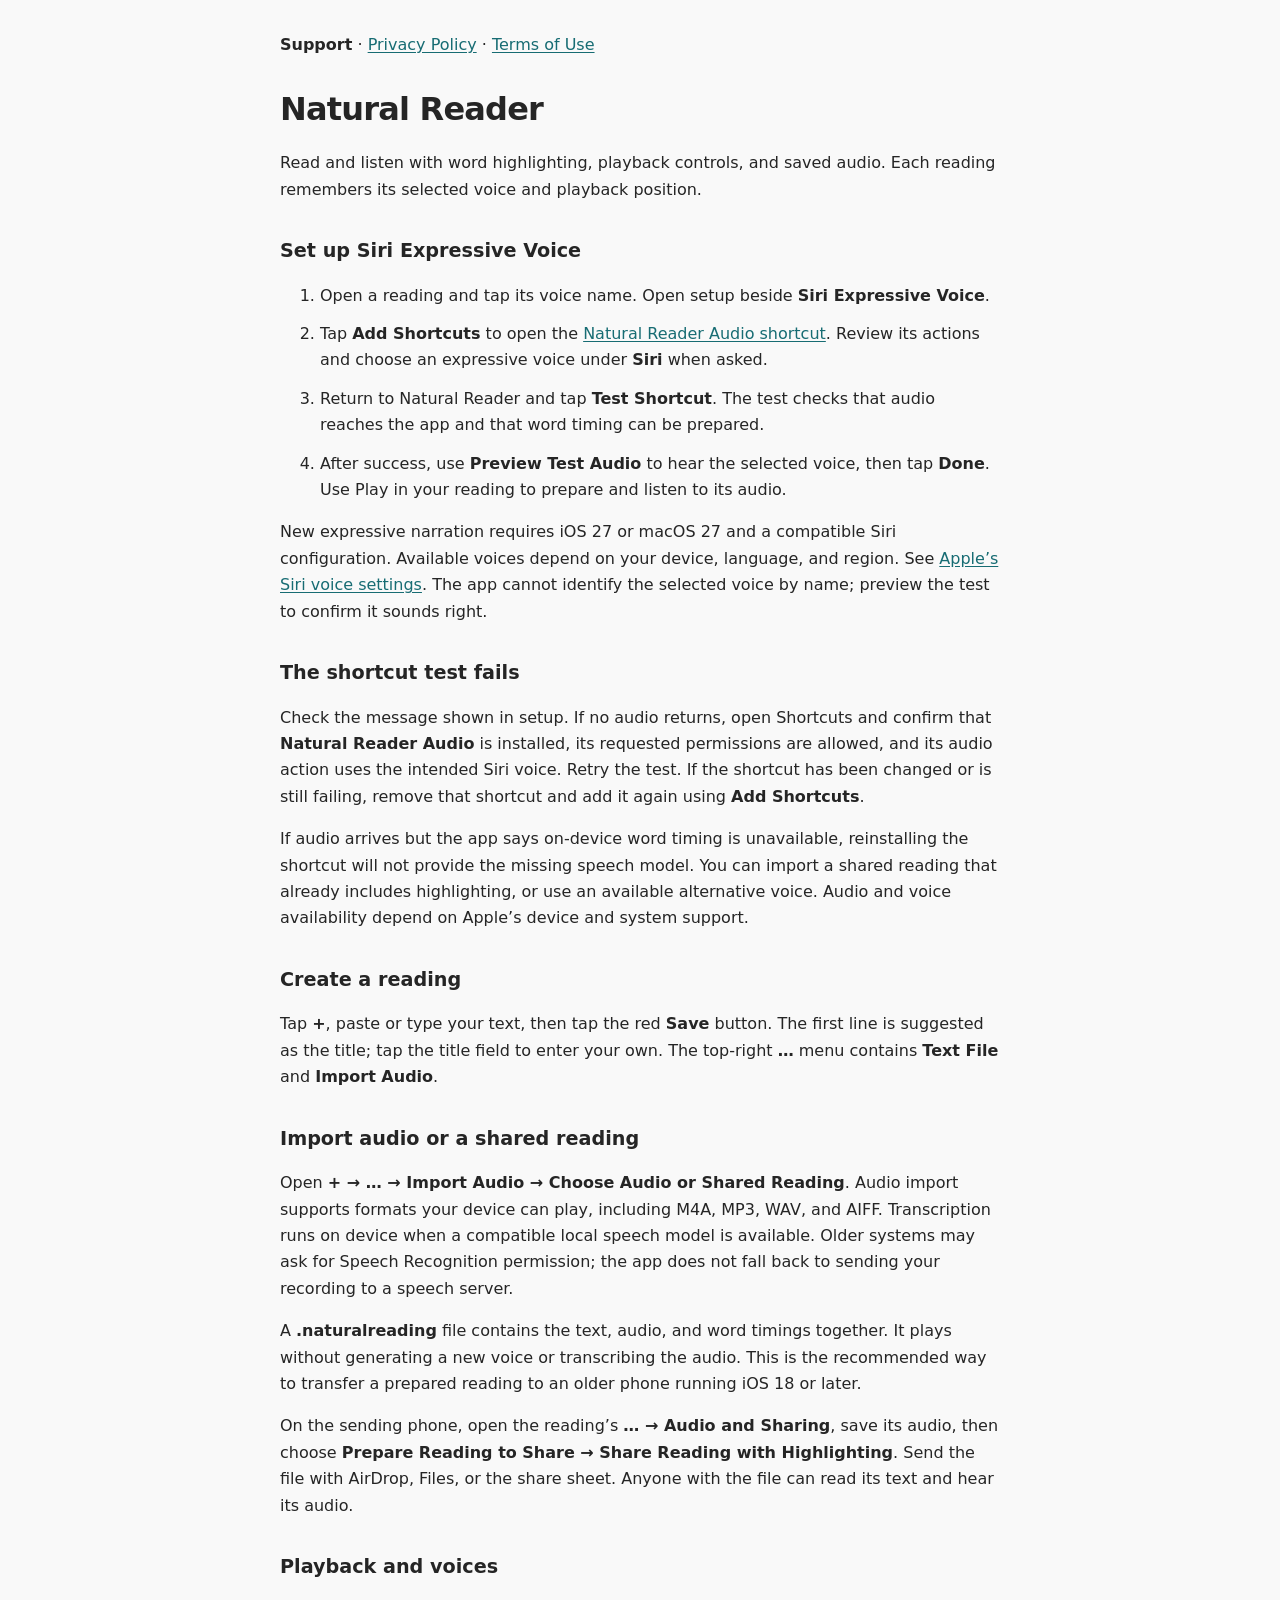
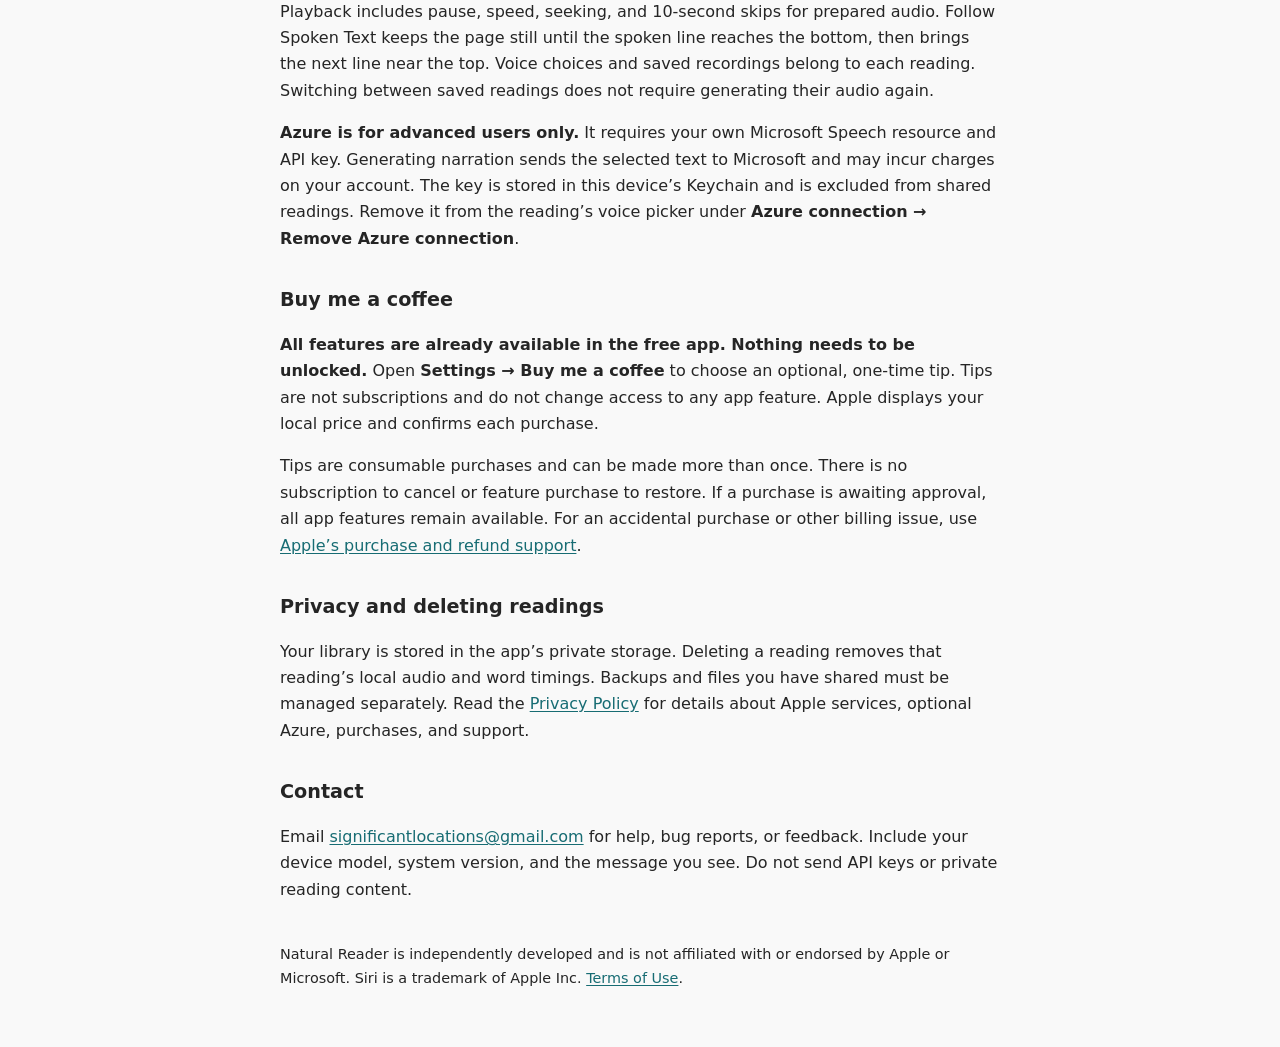
==== natural-reader/index.html @ aa082f07 "Add Natural Reader support, privacy, and terms pages" ====
<!DOCTYPE html>
<html lang="en">
<head>
  <meta charset="UTF-8">
  <meta name="viewport" content="width=device-width, initial-scale=1">
  <title>Natural Reader — Support</title>
  <meta name="description" content="Help with Natural Reader: set up Siri Expressive Voice, import audio and shared readings, control playback, and learn about optional tips.">
  <link rel="canonical" href="https://jarvischi.github.io/significant-locations-support/natural-reader/">
  <link rel="stylesheet" href="style.css">
</head>
<body>
  <main>
    <nav aria-label="Support pages"><strong aria-current="page">Support</strong> · <a href="privacy-policy.html">Privacy Policy</a> · <a href="terms-of-use.html">Terms of Use</a></nav>
    <h1>Natural Reader</h1>
    <p>Read and listen with word highlighting, playback controls, and saved audio. Each reading remembers its selected voice and playback position.</p>

    <h2>Set up Siri Expressive Voice</h2>
    <ol>
      <li>Open a reading and tap its voice name. Open setup beside <strong>Siri Expressive Voice</strong>.</li>
      <li>Tap <strong>Add Shortcuts</strong> to open the <a href="https://www.icloud.com/shortcuts/b8579da3546d4a519236309d1f1cb687">Natural Reader Audio shortcut</a>. Review its actions and choose an expressive voice under <strong>Siri</strong> when asked.</li>
      <li>Return to Natural Reader and tap <strong>Test Shortcut</strong>. The test checks that audio reaches the app and that word timing can be prepared.</li>
      <li>After success, use <strong>Preview Test Audio</strong> to hear the selected voice, then tap <strong>Done</strong>. Use Play in your reading to prepare and listen to its audio.</li>
    </ol>
    <p>New expressive narration requires iOS 27 or macOS 27 and a compatible Siri configuration. Available voices depend on your device, language, and region. See <a href="https://support.apple.com/en-us/105092">Apple’s Siri voice settings</a>. The app cannot identify the selected voice by name; preview the test to confirm it sounds right.</p>

    <h2>The shortcut test fails</h2>
    <p>Check the message shown in setup. If no audio returns, open Shortcuts and confirm that <strong>Natural Reader Audio</strong> is installed, its requested permissions are allowed, and its audio action uses the intended Siri voice. Retry the test. If the shortcut has been changed or is still failing, remove that shortcut and add it again using <strong>Add Shortcuts</strong>.</p>
    <p>If audio arrives but the app says on-device word timing is unavailable, reinstalling the shortcut will not provide the missing speech model. You can import a shared reading that already includes highlighting, or use an available alternative voice. Audio and voice availability depend on Apple’s device and system support.</p>

    <h2>Create a reading</h2>
    <p>Tap <strong>+</strong>, paste or type your text, then tap the red <strong>Save</strong> button. The first line is suggested as the title; tap the title field to enter your own. The top-right <strong>…</strong> menu contains <strong>Text File</strong> and <strong>Import Audio</strong>.</p>

    <h2>Import audio or a shared reading</h2>
    <p>Open <strong>+ → … → Import Audio → Choose Audio or Shared Reading</strong>. Audio import supports formats your device can play, including M4A, MP3, WAV, and AIFF. Transcription runs on device when a compatible local speech model is available. Older systems may ask for Speech Recognition permission; the app does not fall back to sending your recording to a speech server.</p>
    <p>A <strong>.naturalreading</strong> file contains the text, audio, and word timings together. It plays without generating a new voice or transcribing the audio. This is the recommended way to transfer a prepared reading to an older phone running iOS 18 or later.</p>
    <p>On the sending phone, open the reading’s <strong>… → Audio and Sharing</strong>, save its audio, then choose <strong>Prepare Reading to Share → Share Reading with Highlighting</strong>. Send the file with AirDrop, Files, or the share sheet. Anyone with the file can read its text and hear its audio.</p>

    <h2>Playback and voices</h2>
    <p>Playback includes pause, speed, seeking, and 10-second skips for prepared audio. Follow Spoken Text keeps the page still until the spoken line reaches the bottom, then brings the next line near the top. Voice choices and saved recordings belong to each reading. Switching between saved readings does not require generating their audio again.</p>
    <p><strong>Azure is for advanced users only.</strong> It requires your own Microsoft Speech resource and API key. Generating narration sends the selected text to Microsoft and may incur charges on your account. The key is stored in this device’s Keychain and is excluded from shared readings. Remove it from the reading’s voice picker under <strong>Azure connection → Remove Azure connection</strong>.</p>

    <h2>Buy me a coffee</h2>
    <p><strong>All features are already available in the free app. Nothing needs to be unlocked.</strong> Open <strong>Settings → Buy me a coffee</strong> to choose an optional, one-time tip. Tips are not subscriptions and do not change access to any app feature. Apple displays your local price and confirms each purchase.</p>
    <p>Tips are consumable purchases and can be made more than once. There is no subscription to cancel or feature purchase to restore. If a purchase is awaiting approval, all app features remain available. For an accidental purchase or other billing issue, use <a href="https://reportaproblem.apple.com/">Apple’s purchase and refund support</a>.</p>

    <h2>Privacy and deleting readings</h2>
    <p>Your library is stored in the app’s private storage. Deleting a reading removes that reading’s local audio and word timings. Backups and files you have shared must be managed separately. Read the <a href="privacy-policy.html">Privacy Policy</a> for details about Apple services, optional Azure, purchases, and support.</p>

    <h2>Contact</h2>
    <p>Email <a href="mailto:significantlocations@gmail.com">significantlocations@gmail.com</a> for help, bug reports, or feedback. Include your device model, system version, and the message you see. Do not send API keys or private reading content.</p>
    <footer>Natural Reader is independently developed and is not affiliated with or endorsed by Apple or Microsoft. Siri is a trademark of Apple Inc. <a href="terms-of-use.html">Terms of Use</a>.</footer>
  </main>
</body>
</html>
---- natural-reader/style.css ----
:root { color-scheme: light dark; }
body { margin: 0; background: #f9f9f9; color: #252525; font-family: system-ui, -apple-system, sans-serif; line-height: 1.65; }
main { max-width: 720px; margin: 0 auto; padding: 32px 24px 56px; }
nav { margin-bottom: 32px; }
h1 { font-size: 2rem; line-height: 1.2; letter-spacing: -.025em; }
h2 { margin-top: 32px; font-size: 1.2rem; }
a { color: #176c73; text-underline-offset: .15em; overflow-wrap: anywhere; }
a:focus-visible { outline: 2px solid currentColor; outline-offset: 4px; border-radius: 2px; }
li { margin: 12px 0; }
footer { margin-top: 40px; font-size: .9rem; }
@media (prefers-color-scheme: dark) {
  body { background: #17191b; color: #e8eaeb; }
  a { color: #8bd4d5; }
}
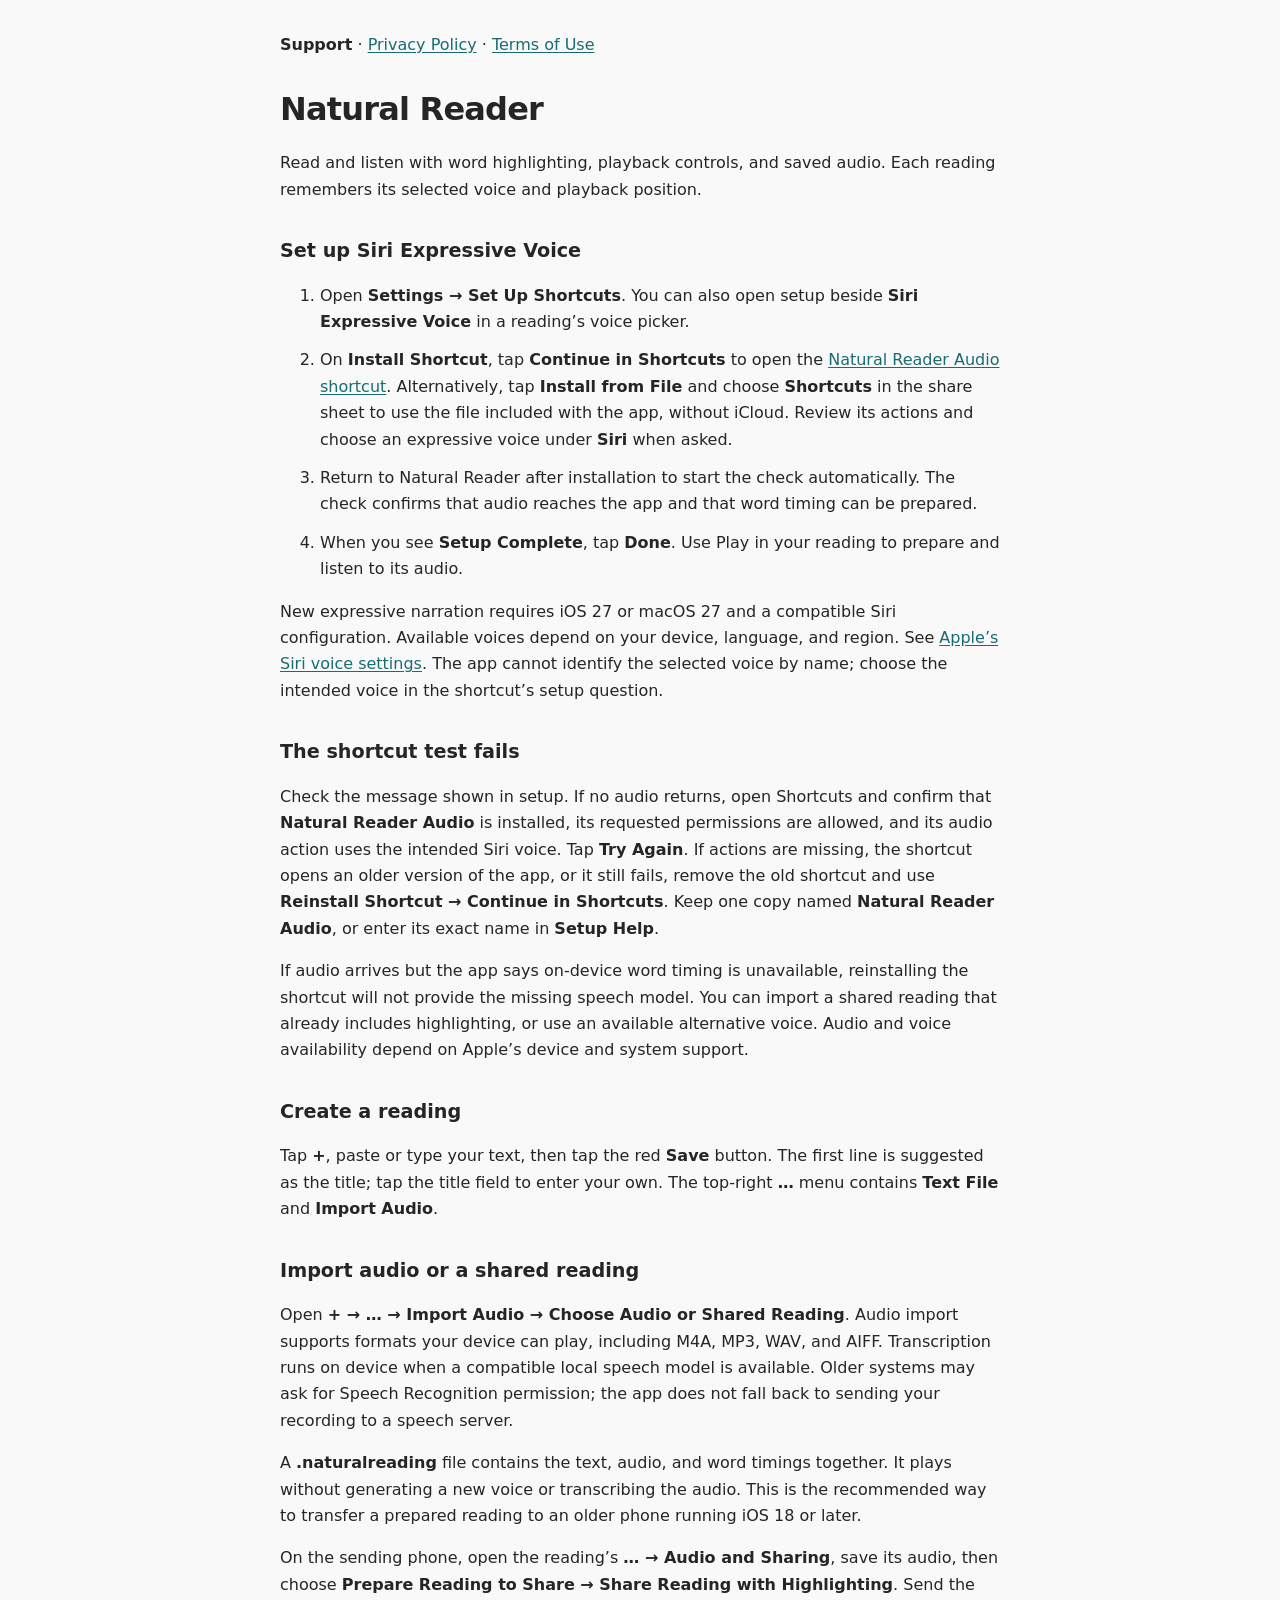
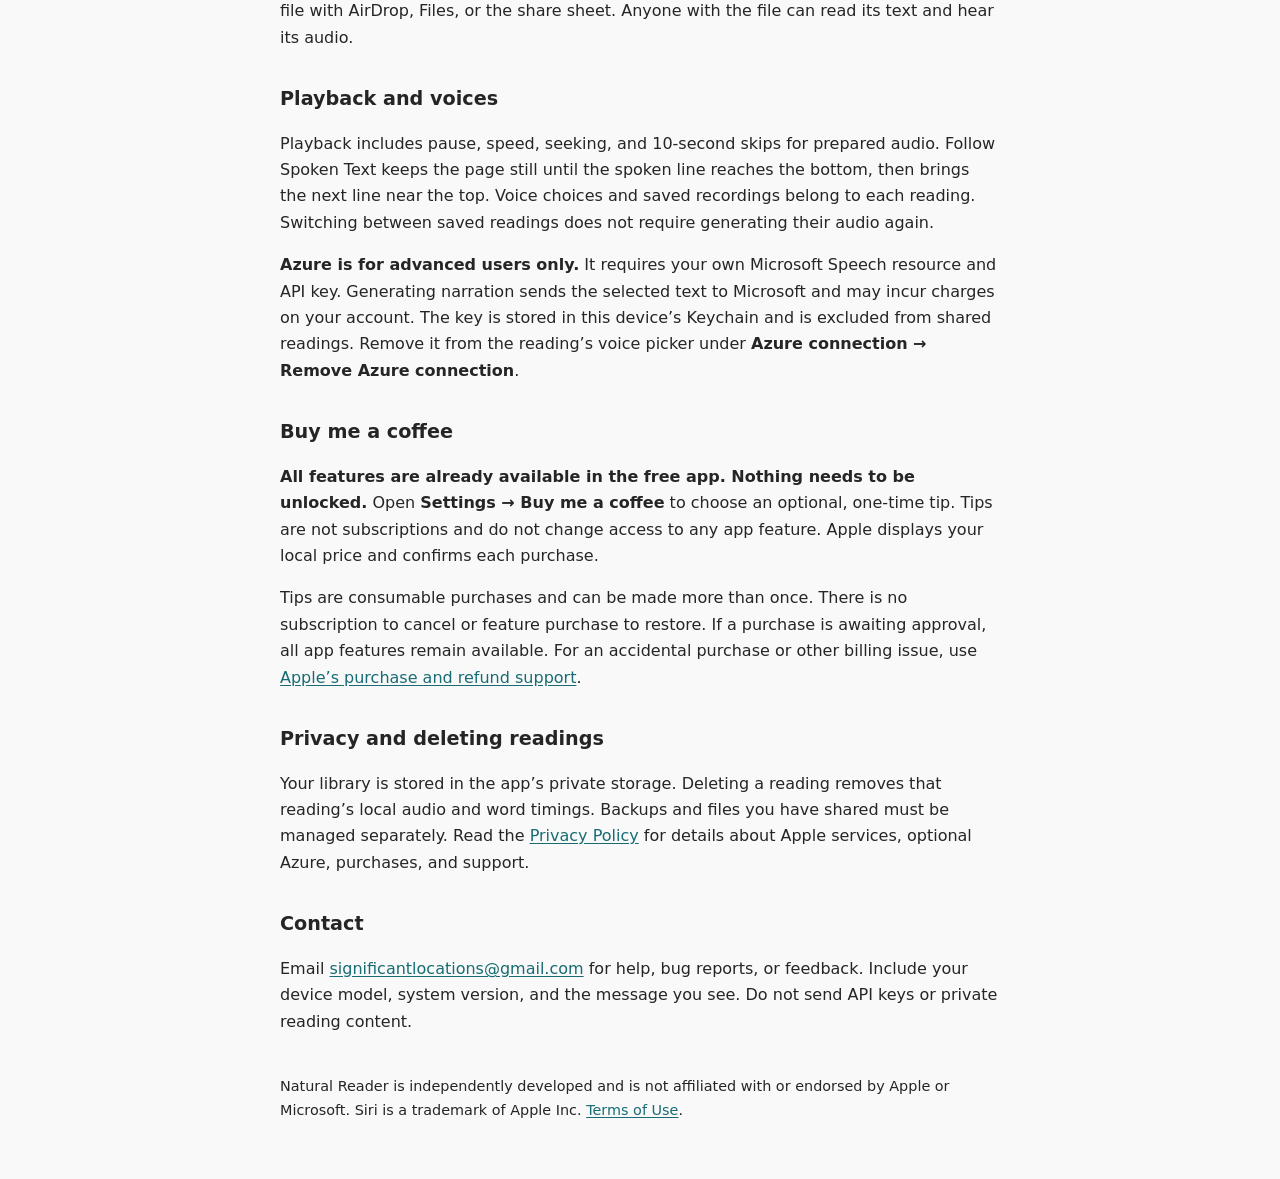
==== commit e0cdb126: "Update Natural Reader shortcut setup and verified install link" ====
--- a/natural-reader/index.html
+++ b/natural-reader/index.html
@@ -16,15 +16,15 @@
 
     <h2>Set up Siri Expressive Voice</h2>
     <ol>
-      <li>Open a reading and tap its voice name. Open setup beside <strong>Siri Expressive Voice</strong>.</li>
-      <li>Tap <strong>Add Shortcuts</strong> to open the <a href="https://www.icloud.com/shortcuts/b8579da3546d4a519236309d1f1cb687">Natural Reader Audio shortcut</a>. Review its actions and choose an expressive voice under <strong>Siri</strong> when asked.</li>
-      <li>Return to Natural Reader and tap <strong>Test Shortcut</strong>. The test checks that audio reaches the app and that word timing can be prepared.</li>
-      <li>After success, use <strong>Preview Test Audio</strong> to hear the selected voice, then tap <strong>Done</strong>. Use Play in your reading to prepare and listen to its audio.</li>
+      <li>Open <strong>Settings → Set Up Shortcuts</strong>. You can also open setup beside <strong>Siri Expressive Voice</strong> in a reading’s voice picker.</li>
+      <li>On <strong>Install Shortcut</strong>, tap <strong>Continue in Shortcuts</strong> to open the <a href="https://www.icloud.com/shortcuts/ed89ef6dc8894d3190258964d5651e0f">Natural Reader Audio shortcut</a>. Alternatively, tap <strong>Install from File</strong> and choose <strong>Shortcuts</strong> in the share sheet to use the file included with the app, without iCloud. Review its actions and choose an expressive voice under <strong>Siri</strong> when asked.</li>
+      <li>Return to Natural Reader after installation to start the check automatically. The check confirms that audio reaches the app and that word timing can be prepared.</li>
+      <li>When you see <strong>Setup Complete</strong>, tap <strong>Done</strong>. Use Play in your reading to prepare and listen to its audio.</li>
     </ol>
-    <p>New expressive narration requires iOS 27 or macOS 27 and a compatible Siri configuration. Available voices depend on your device, language, and region. See <a href="https://support.apple.com/en-us/105092">Apple’s Siri voice settings</a>. The app cannot identify the selected voice by name; preview the test to confirm it sounds right.</p>
+    <p>New expressive narration requires iOS 27 or macOS 27 and a compatible Siri configuration. Available voices depend on your device, language, and region. See <a href="https://support.apple.com/en-us/105092">Apple’s Siri voice settings</a>. The app cannot identify the selected voice by name; choose the intended voice in the shortcut’s setup question.</p>
 
     <h2>The shortcut test fails</h2>
-    <p>Check the message shown in setup. If no audio returns, open Shortcuts and confirm that <strong>Natural Reader Audio</strong> is installed, its requested permissions are allowed, and its audio action uses the intended Siri voice. Retry the test. If the shortcut has been changed or is still failing, remove that shortcut and add it again using <strong>Add Shortcuts</strong>.</p>
+    <p>Check the message shown in setup. If no audio returns, open Shortcuts and confirm that <strong>Natural Reader Audio</strong> is installed, its requested permissions are allowed, and its audio action uses the intended Siri voice. Tap <strong>Try Again</strong>. If actions are missing, the shortcut opens an older version of the app, or it still fails, remove the old shortcut and use <strong>Reinstall Shortcut → Continue in Shortcuts</strong>. Keep one copy named <strong>Natural Reader Audio</strong>, or enter its exact name in <strong>Setup Help</strong>.</p>
     <p>If audio arrives but the app says on-device word timing is unavailable, reinstalling the shortcut will not provide the missing speech model. You can import a shared reading that already includes highlighting, or use an available alternative voice. Audio and voice availability depend on Apple’s device and system support.</p>
 
     <h2>Create a reading</h2>
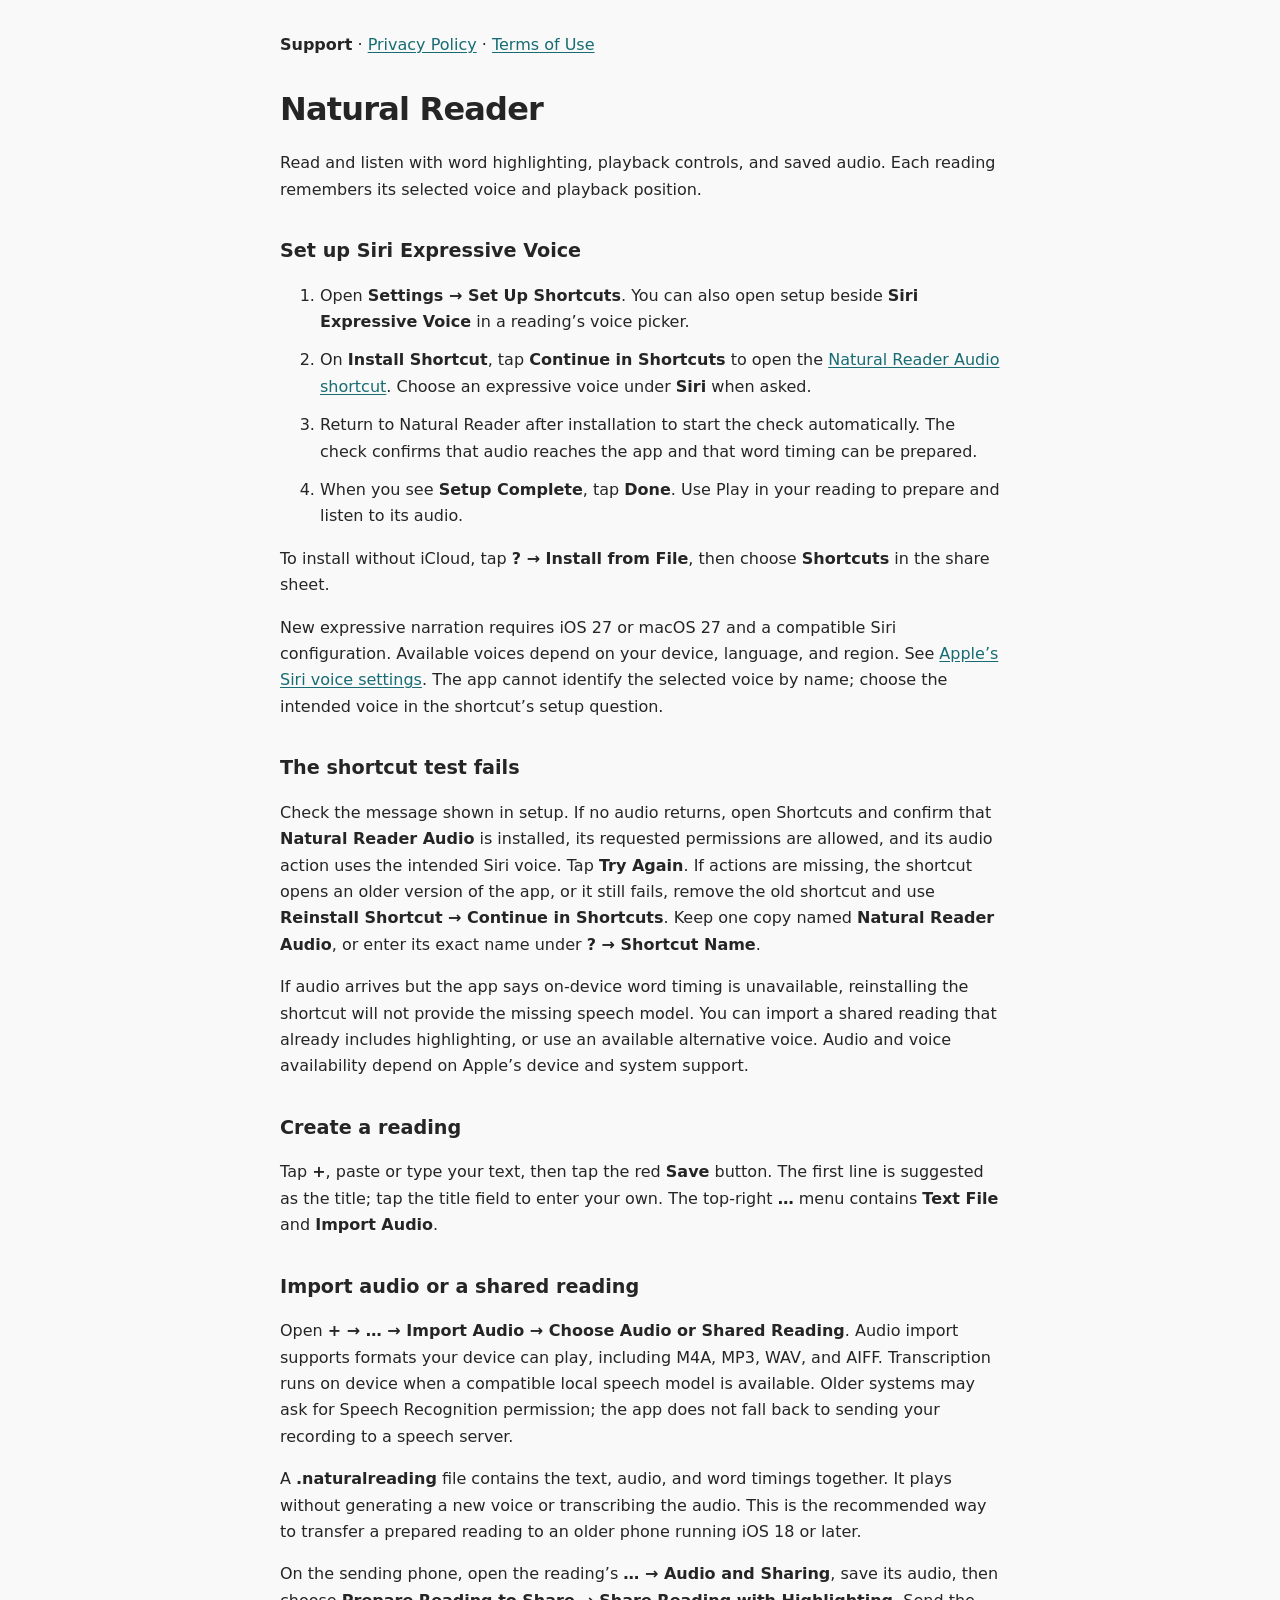
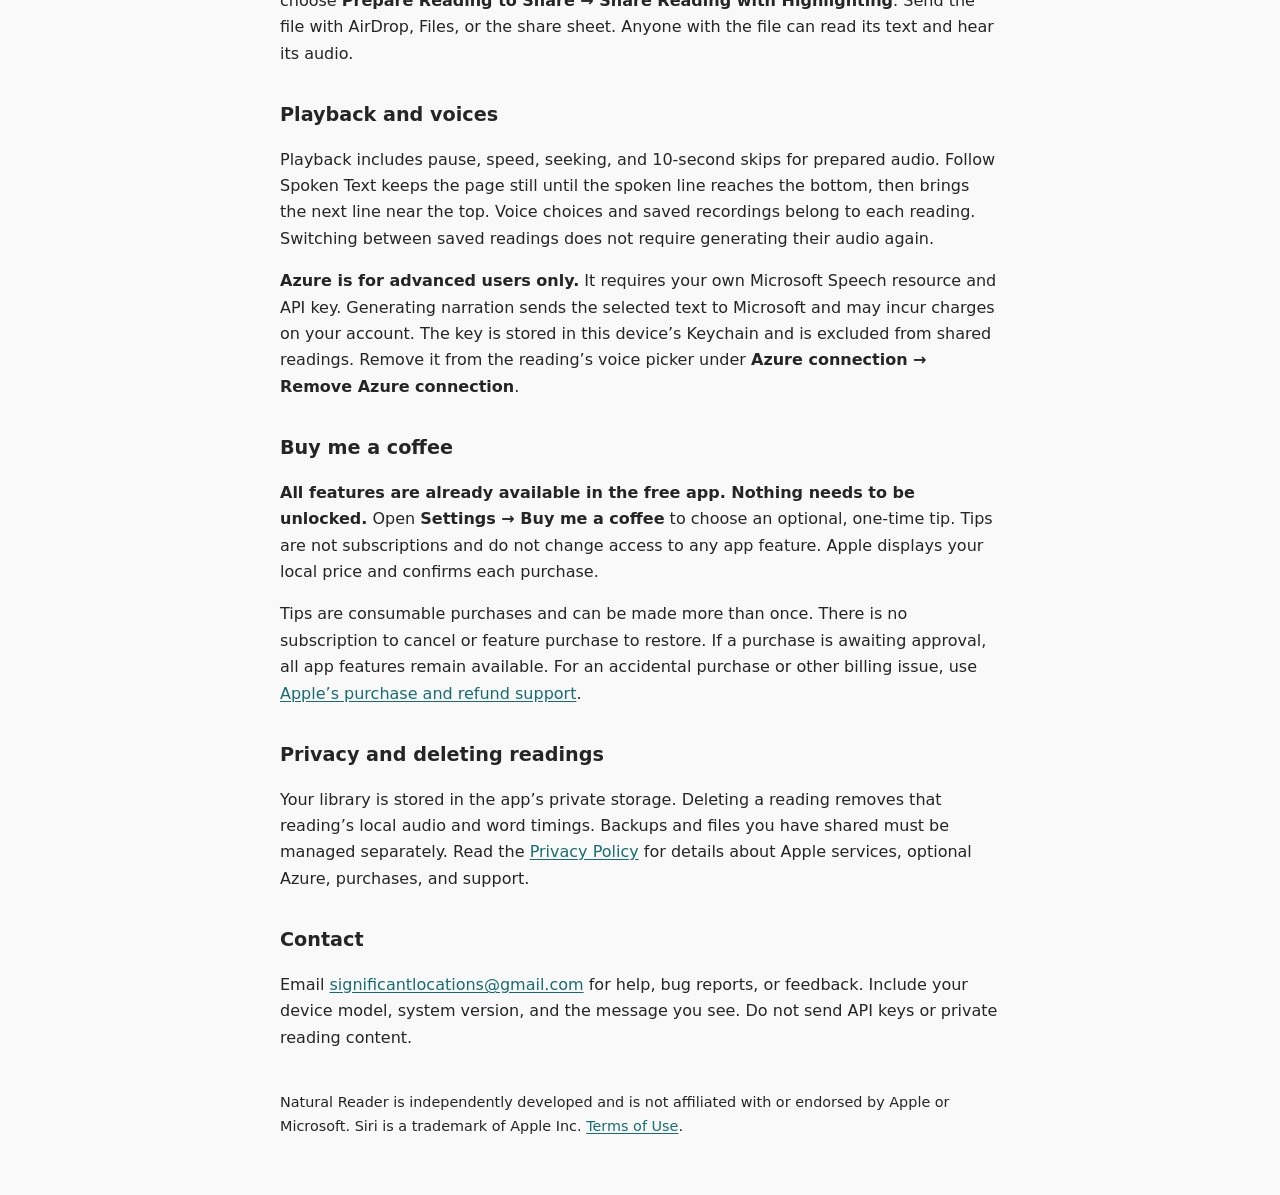
==== commit 4bb71f4b: "Simplify Natural Reader shortcut setup guidance" ====
--- a/natural-reader/index.html
+++ b/natural-reader/index.html
@@ -17,14 +17,15 @@
     <h2>Set up Siri Expressive Voice</h2>
     <ol>
       <li>Open <strong>Settings → Set Up Shortcuts</strong>. You can also open setup beside <strong>Siri Expressive Voice</strong> in a reading’s voice picker.</li>
-      <li>On <strong>Install Shortcut</strong>, tap <strong>Continue in Shortcuts</strong> to open the <a href="https://www.icloud.com/shortcuts/ed89ef6dc8894d3190258964d5651e0f">Natural Reader Audio shortcut</a>. Alternatively, tap <strong>Install from File</strong> and choose <strong>Shortcuts</strong> in the share sheet to use the file included with the app, without iCloud. Review its actions and choose an expressive voice under <strong>Siri</strong> when asked.</li>
+      <li>On <strong>Install Shortcut</strong>, tap <strong>Continue in Shortcuts</strong> to open the <a href="https://www.icloud.com/shortcuts/ed89ef6dc8894d3190258964d5651e0f">Natural Reader Audio shortcut</a>. Choose an expressive voice under <strong>Siri</strong> when asked.</li>
       <li>Return to Natural Reader after installation to start the check automatically. The check confirms that audio reaches the app and that word timing can be prepared.</li>
       <li>When you see <strong>Setup Complete</strong>, tap <strong>Done</strong>. Use Play in your reading to prepare and listen to its audio.</li>
     </ol>
+    <p>To install without iCloud, tap <strong>? → Install from File</strong>, then choose <strong>Shortcuts</strong> in the share sheet.</p>
     <p>New expressive narration requires iOS 27 or macOS 27 and a compatible Siri configuration. Available voices depend on your device, language, and region. See <a href="https://support.apple.com/en-us/105092">Apple’s Siri voice settings</a>. The app cannot identify the selected voice by name; choose the intended voice in the shortcut’s setup question.</p>
 
     <h2>The shortcut test fails</h2>
-    <p>Check the message shown in setup. If no audio returns, open Shortcuts and confirm that <strong>Natural Reader Audio</strong> is installed, its requested permissions are allowed, and its audio action uses the intended Siri voice. Tap <strong>Try Again</strong>. If actions are missing, the shortcut opens an older version of the app, or it still fails, remove the old shortcut and use <strong>Reinstall Shortcut → Continue in Shortcuts</strong>. Keep one copy named <strong>Natural Reader Audio</strong>, or enter its exact name in <strong>Setup Help</strong>.</p>
+    <p>Check the message shown in setup. If no audio returns, open Shortcuts and confirm that <strong>Natural Reader Audio</strong> is installed, its requested permissions are allowed, and its audio action uses the intended Siri voice. Tap <strong>Try Again</strong>. If actions are missing, the shortcut opens an older version of the app, or it still fails, remove the old shortcut and use <strong>Reinstall Shortcut → Continue in Shortcuts</strong>. Keep one copy named <strong>Natural Reader Audio</strong>, or enter its exact name under <strong>? → Shortcut Name</strong>.</p>
     <p>If audio arrives but the app says on-device word timing is unavailable, reinstalling the shortcut will not provide the missing speech model. You can import a shared reading that already includes highlighting, or use an available alternative voice. Audio and voice availability depend on Apple’s device and system support.</p>
 
     <h2>Create a reading</h2>
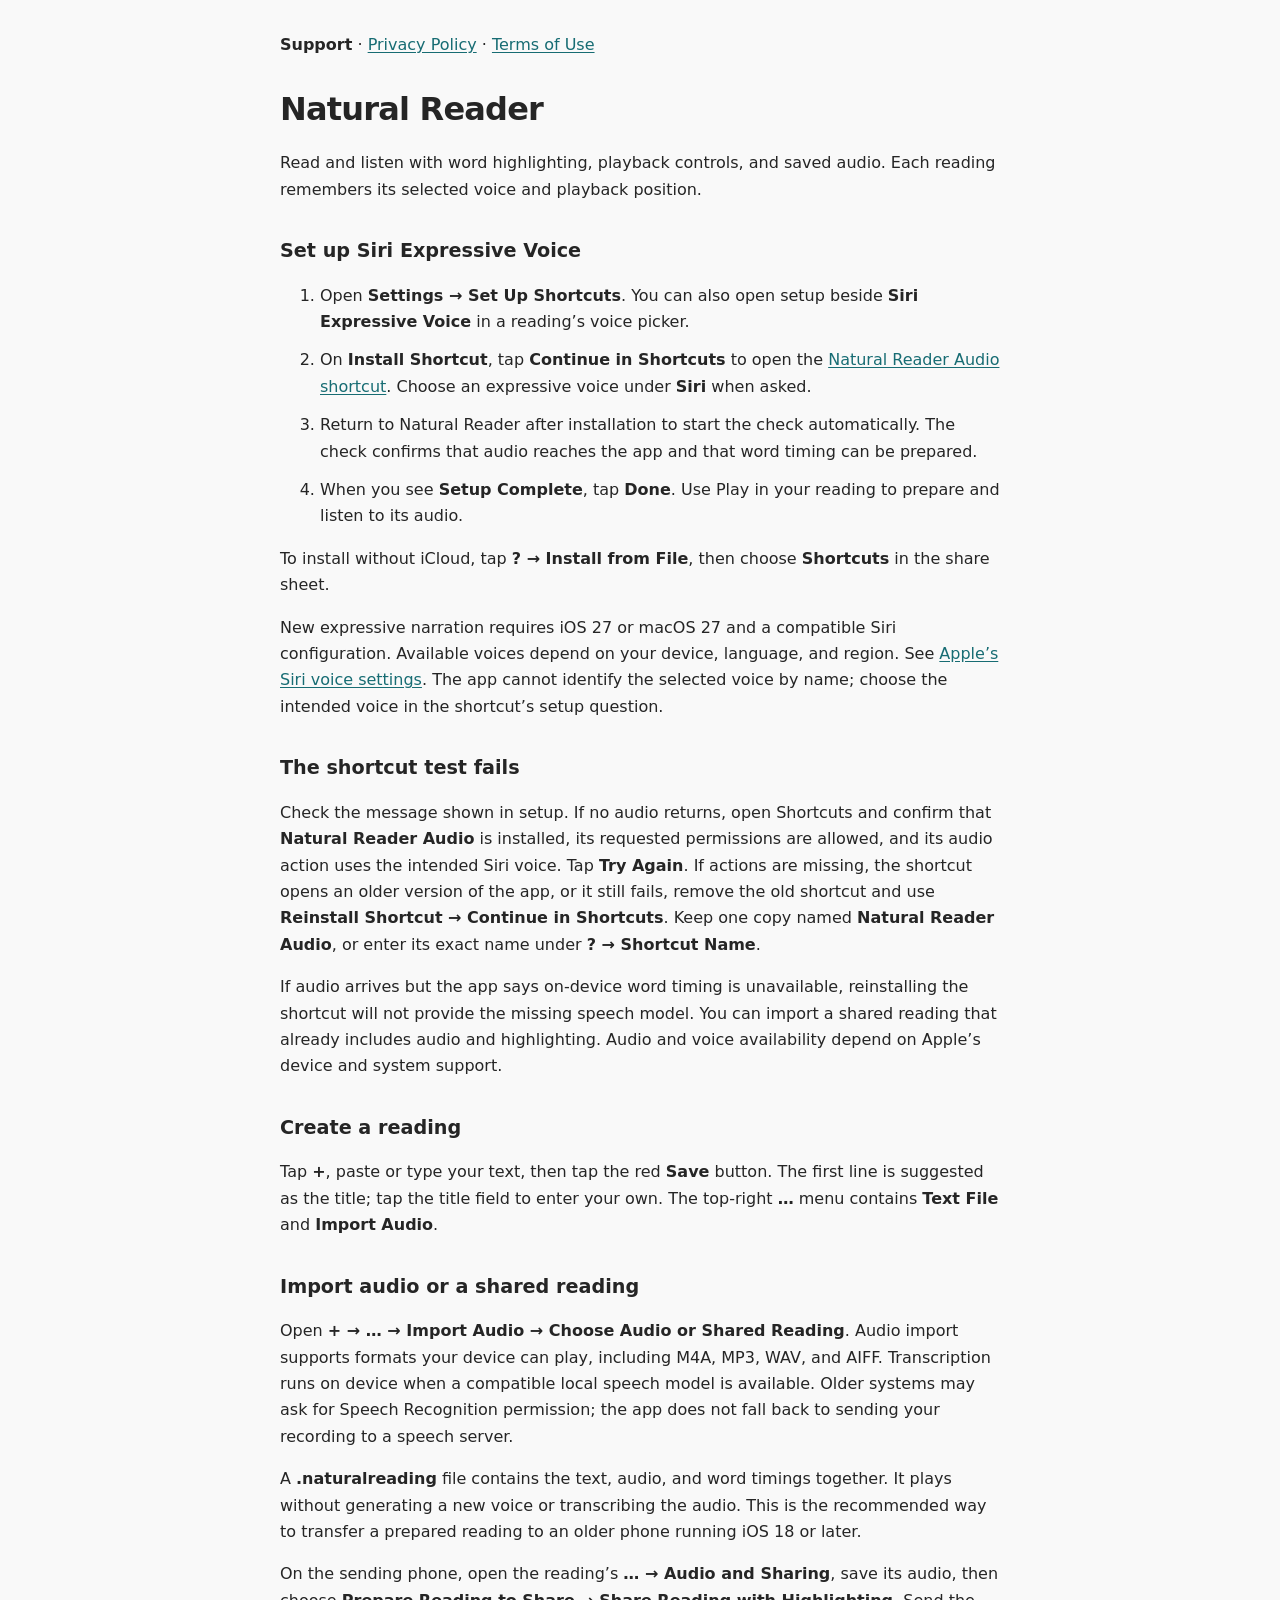
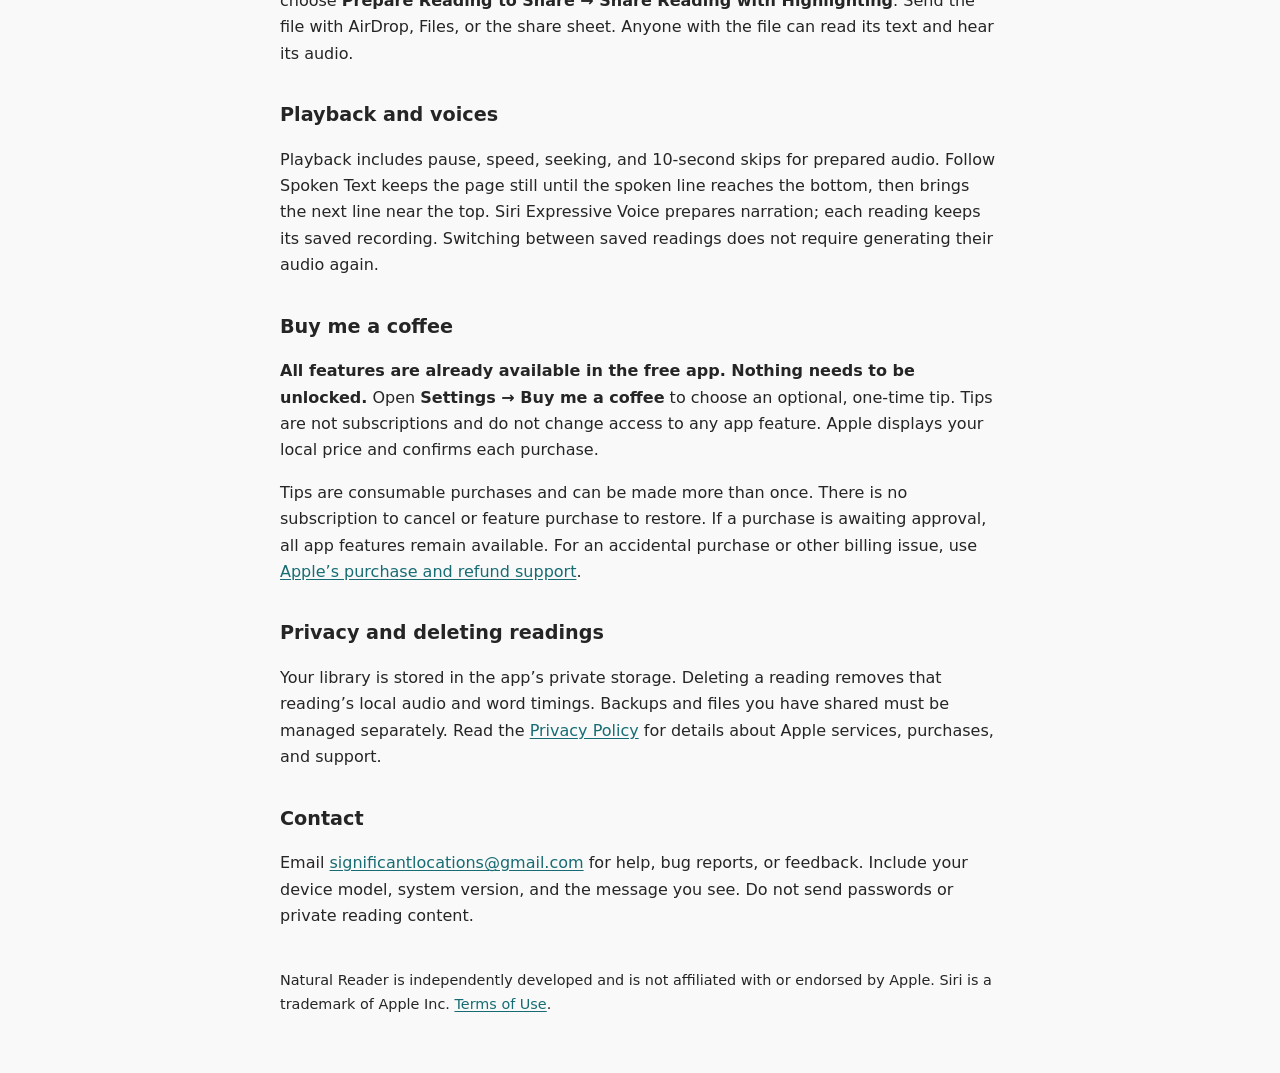
==== commit 7181dae8: "Match Natural Reader support pages to Siri-only release" ====
--- a/natural-reader/index.html
+++ b/natural-reader/index.html
@@ -26,7 +26,7 @@
 
     <h2>The shortcut test fails</h2>
     <p>Check the message shown in setup. If no audio returns, open Shortcuts and confirm that <strong>Natural Reader Audio</strong> is installed, its requested permissions are allowed, and its audio action uses the intended Siri voice. Tap <strong>Try Again</strong>. If actions are missing, the shortcut opens an older version of the app, or it still fails, remove the old shortcut and use <strong>Reinstall Shortcut → Continue in Shortcuts</strong>. Keep one copy named <strong>Natural Reader Audio</strong>, or enter its exact name under <strong>? → Shortcut Name</strong>.</p>
-    <p>If audio arrives but the app says on-device word timing is unavailable, reinstalling the shortcut will not provide the missing speech model. You can import a shared reading that already includes highlighting, or use an available alternative voice. Audio and voice availability depend on Apple’s device and system support.</p>
+    <p>If audio arrives but the app says on-device word timing is unavailable, reinstalling the shortcut will not provide the missing speech model. You can import a shared reading that already includes audio and highlighting. Audio and voice availability depend on Apple’s device and system support.</p>
 
     <h2>Create a reading</h2>
     <p>Tap <strong>+</strong>, paste or type your text, then tap the red <strong>Save</strong> button. The first line is suggested as the title; tap the title field to enter your own. The top-right <strong>…</strong> menu contains <strong>Text File</strong> and <strong>Import Audio</strong>.</p>
@@ -37,19 +37,18 @@
     <p>On the sending phone, open the reading’s <strong>… → Audio and Sharing</strong>, save its audio, then choose <strong>Prepare Reading to Share → Share Reading with Highlighting</strong>. Send the file with AirDrop, Files, or the share sheet. Anyone with the file can read its text and hear its audio.</p>
 
     <h2>Playback and voices</h2>
-    <p>Playback includes pause, speed, seeking, and 10-second skips for prepared audio. Follow Spoken Text keeps the page still until the spoken line reaches the bottom, then brings the next line near the top. Voice choices and saved recordings belong to each reading. Switching between saved readings does not require generating their audio again.</p>
-    <p><strong>Azure is for advanced users only.</strong> It requires your own Microsoft Speech resource and API key. Generating narration sends the selected text to Microsoft and may incur charges on your account. The key is stored in this device’s Keychain and is excluded from shared readings. Remove it from the reading’s voice picker under <strong>Azure connection → Remove Azure connection</strong>.</p>
+    <p>Playback includes pause, speed, seeking, and 10-second skips for prepared audio. Follow Spoken Text keeps the page still until the spoken line reaches the bottom, then brings the next line near the top. Siri Expressive Voice prepares narration; each reading keeps its saved recording. Switching between saved readings does not require generating their audio again.</p>
 
     <h2>Buy me a coffee</h2>
     <p><strong>All features are already available in the free app. Nothing needs to be unlocked.</strong> Open <strong>Settings → Buy me a coffee</strong> to choose an optional, one-time tip. Tips are not subscriptions and do not change access to any app feature. Apple displays your local price and confirms each purchase.</p>
     <p>Tips are consumable purchases and can be made more than once. There is no subscription to cancel or feature purchase to restore. If a purchase is awaiting approval, all app features remain available. For an accidental purchase or other billing issue, use <a href="https://reportaproblem.apple.com/">Apple’s purchase and refund support</a>.</p>
 
     <h2>Privacy and deleting readings</h2>
-    <p>Your library is stored in the app’s private storage. Deleting a reading removes that reading’s local audio and word timings. Backups and files you have shared must be managed separately. Read the <a href="privacy-policy.html">Privacy Policy</a> for details about Apple services, optional Azure, purchases, and support.</p>
+    <p>Your library is stored in the app’s private storage. Deleting a reading removes that reading’s local audio and word timings. Backups and files you have shared must be managed separately. Read the <a href="privacy-policy.html">Privacy Policy</a> for details about Apple services, purchases, and support.</p>
 
     <h2>Contact</h2>
-    <p>Email <a href="mailto:significantlocations@gmail.com">significantlocations@gmail.com</a> for help, bug reports, or feedback. Include your device model, system version, and the message you see. Do not send API keys or private reading content.</p>
-    <footer>Natural Reader is independently developed and is not affiliated with or endorsed by Apple or Microsoft. Siri is a trademark of Apple Inc. <a href="terms-of-use.html">Terms of Use</a>.</footer>
+    <p>Email <a href="mailto:significantlocations@gmail.com">significantlocations@gmail.com</a> for help, bug reports, or feedback. Include your device model, system version, and the message you see. Do not send passwords or private reading content.</p>
+    <footer>Natural Reader is independently developed and is not affiliated with or endorsed by Apple. Siri is a trademark of Apple Inc. <a href="terms-of-use.html">Terms of Use</a>.</footer>
   </main>
 </body>
 </html>
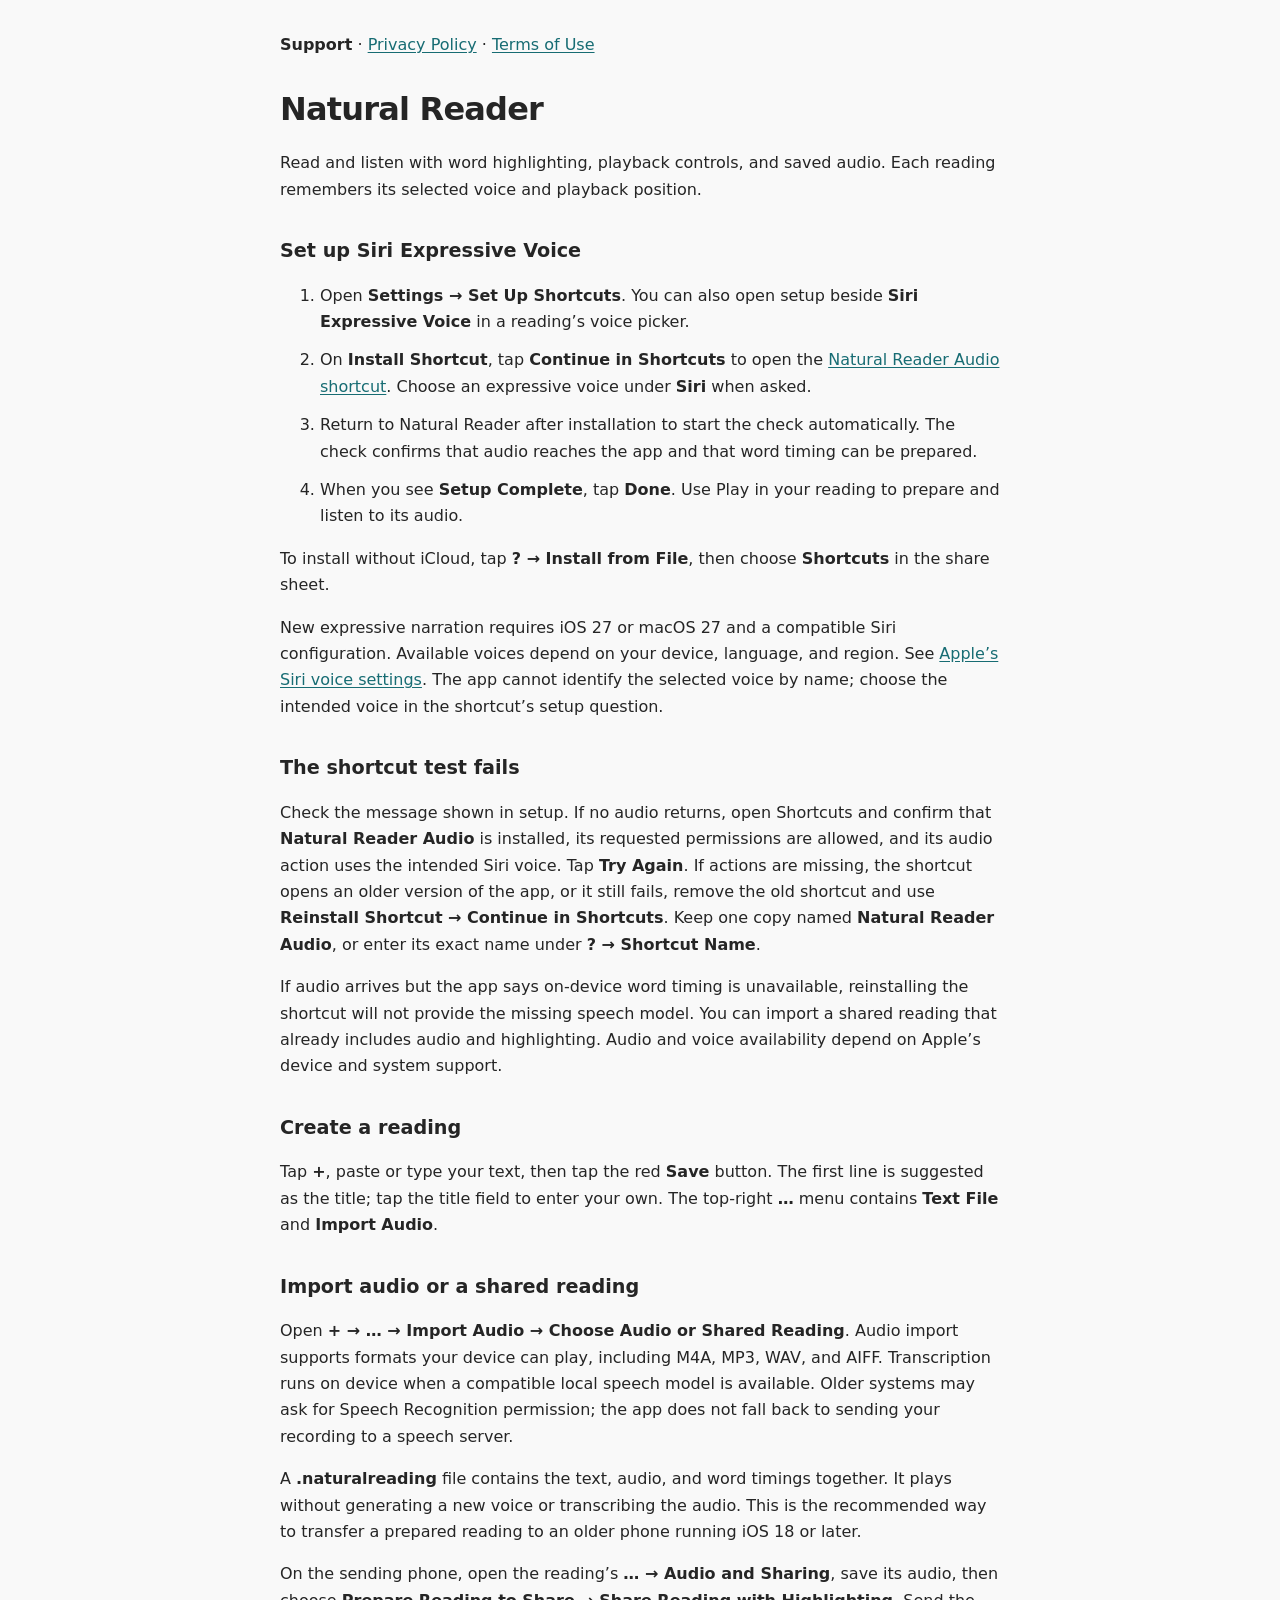
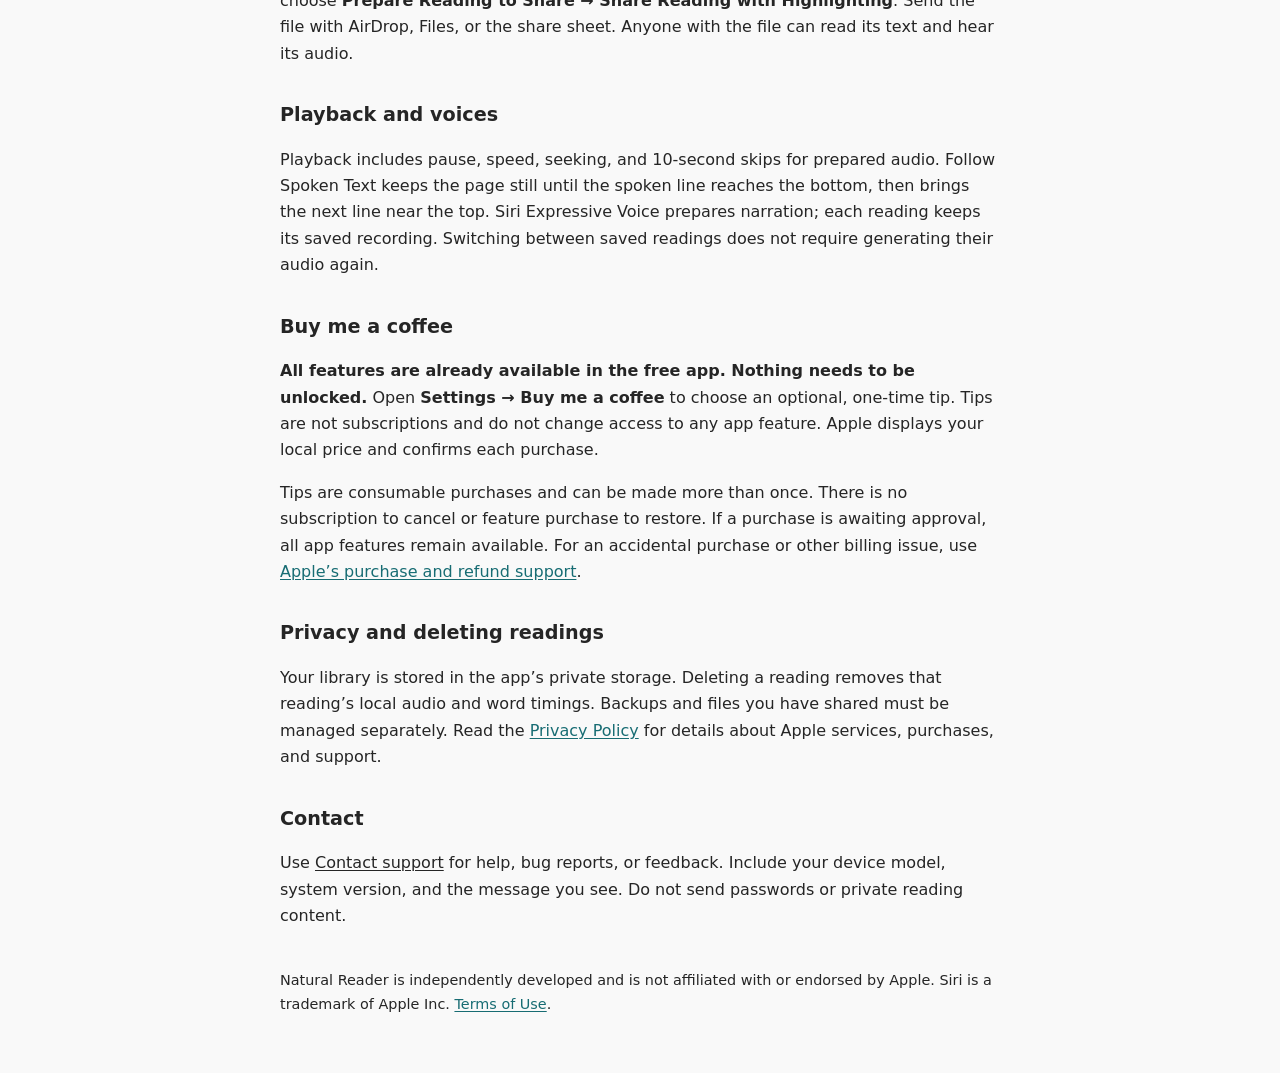
==== commit 78a7a7de: "Obfuscate email contact across all support pages" ====
--- a/natural-reader/index.html
+++ b/natural-reader/index.html
@@ -7,6 +7,8 @@
   <meta name="description" content="Help with Natural Reader: set up Siri Expressive Voice, import audio and shared readings, control playback, and learn about optional tips.">
   <link rel="canonical" href="https://jarvischi.github.io/significant-locations-support/natural-reader/">
   <link rel="stylesheet" href="style.css">
+  <link rel="stylesheet" href="../contact.css">
+  <script src="../contact.js" defer></script>
 </head>
 <body>
   <main>
@@ -47,8 +49,9 @@
     <p>Your library is stored in the app’s private storage. Deleting a reading removes that reading’s local audio and word timings. Backups and files you have shared must be managed separately. Read the <a href="privacy-policy.html">Privacy Policy</a> for details about Apple services, purchases, and support.</p>
 
     <h2>Contact</h2>
-    <p>Email <a href="mailto:significantlocations@gmail.com">significantlocations@gmail.com</a> for help, bug reports, or feedback. Include your device model, system version, and the message you see. Do not send passwords or private reading content.</p>
+    <p>Use <button type="button" class="contact-support" data-contact-support disabled aria-label="Contact support by email">Contact support</button> for help, bug reports, or feedback. Include your device model, system version, and the message you see. Do not send passwords or private reading content.</p>
     <footer>Natural Reader is independently developed and is not affiliated with or endorsed by Apple. Siri is a trademark of Apple Inc. <a href="terms-of-use.html">Terms of Use</a>.</footer>
   </main>
+  <noscript><p>Enable JavaScript to use the email contact button.</p></noscript>
 </body>
 </html>
--- a/contact.css
+++ b/contact.css
@@ -0,0 +1,7 @@
+.contact-support {
+  appearance: none; background: none; border: 0; padding: 0;
+  color: inherit; font: inherit; text-decoration: underline;
+  text-underline-offset: .15em; cursor: pointer;
+}
+.contact-support:focus-visible { outline: 2px solid currentColor; outline-offset: 4px; }
+.contact-support:disabled { cursor: default; }
